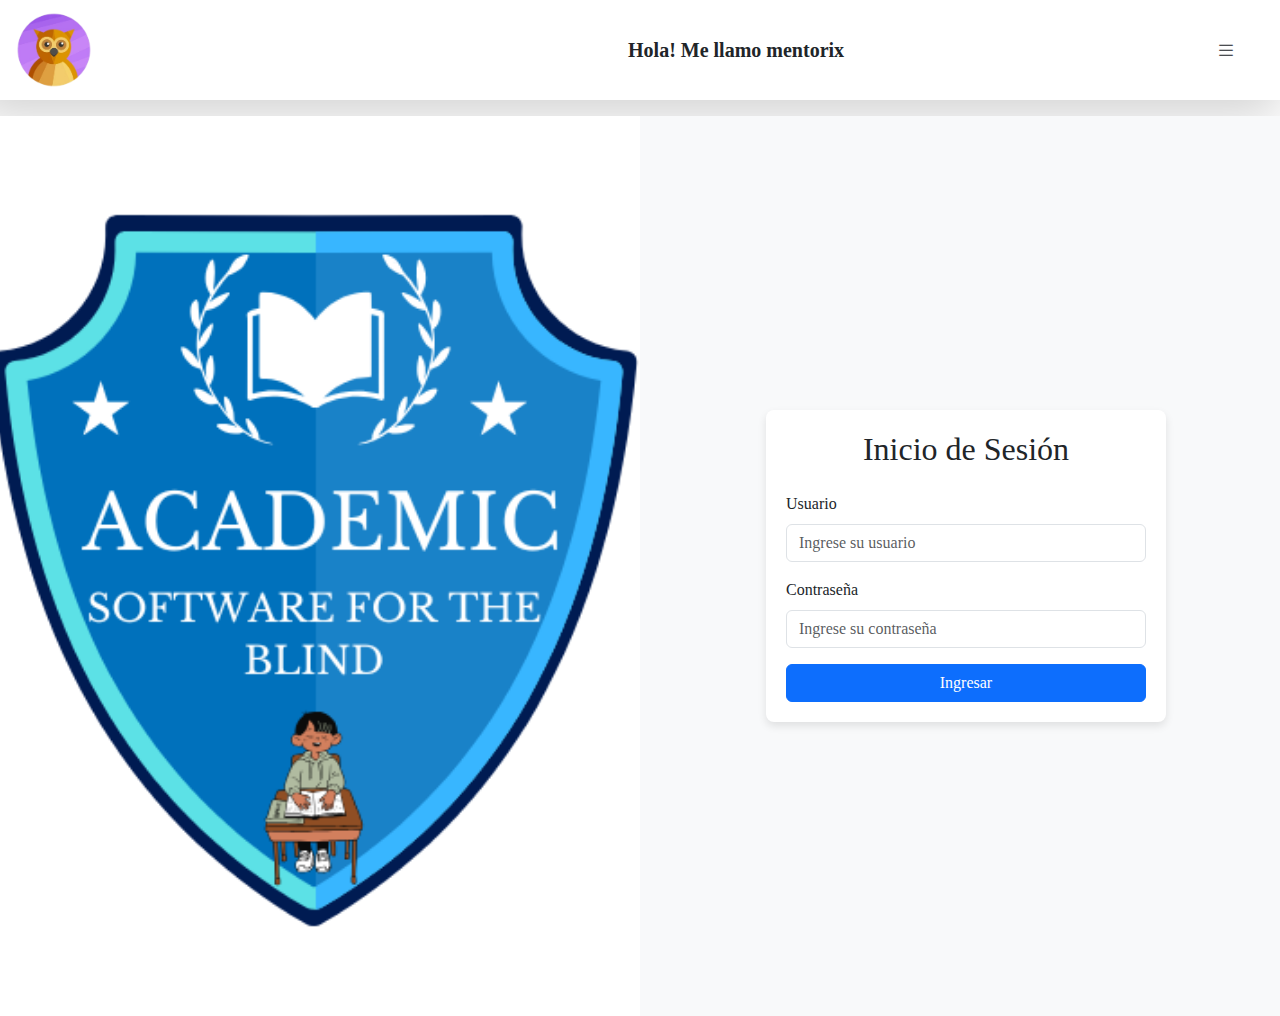
==== index.html @ 83423de9 "Se elimina carpeta Views" ====
<!DOCTYPE html>
<html lang="en">
<head>
    <meta charset="UTF-8">
    <meta name="viewport" content="width=device-width, initial-scale=1.0">
    <link href="https://cdn.jsdelivr.net/npm/bootstrap@5.3.3/dist/css/bootstrap.min.css" rel="stylesheet" integrity="sha384-QWTKZyjpPEjISv5WaRU9OFeRpok6YctnYmDr5pNlyT2bRjXh0JMhjY6hW+ALEwIH" crossorigin="anonymous">
    <link rel="stylesheet" href="https://cdn.jsdelivr.net/npm/bootstrap-icons@1.11.3/font/bootstrap-icons.min.css">
    <link rel="stylesheet" href="src/css/index.css">
    <link href="src/css/general.css" rel="stylesheet" />
    <title>Inicio Sesión</title>
</head>
<body>
    <div class="container-fluid p-0 m-0">
        <div class="row">
            <!--Inicio Nav-->
            <nav class="row shadow-lg p-0">
                <div class="col-11 col-xs-11 col-sm-11 col-md-11 col-lg-11 col-xl-11 col-xxl-3 d-flex flex-row align-items-center justify-content-between">
                    <div class="ms-3 col-3">
                        <img src="src/img/mentorix.webp" height="100"/>
                    </div>
                    <div class="col-9 text-center">
                        <label class="fw-bold fs-5">Hola! Me llamo mentorix</label>
                    </div>
                </div>
                <div class="col-3 offset-6 nav__contenedor-menu p-0 d-none d-xs-none d-sm-none d-md-none d-lg-none d-xl-none d-xxl-block">
                    <ul class="list-unstyled d-flex align-items-center justify-content-between h-100">
                        <li class="p-3 h-100 d-flex align-items-center justify-content-center text-center" role="button">
                            <span>Instituciones y sedes</span>
                        </li>
                        <li class="p-3 h-100 d-flex align-items-center justify-content-center text-center" role="button">
                            <span>Servicios</span>
                        </li>
                        <li class="p-3 h-100 d-flex align-items-center justify-content-center text-center" role="button">
                            <span>Acerca de la academia</span>
                        </li>
                    </ul>
                </div>
                <div class="col-1 col-xs-1 col-sm-1 col-md-1 col-lg-1 col-xl-1 d-xs-block d-sm-block d-md-block d-lg-block d-xl-block d-xxl-none">
                    <div class="w-100 h-100 d-flex align-items-center justify-content-center">
                        <span role="button" data-bs-toggle="offcanvas" data-bs-target="#offcanvasRight" aria-controls="offcanvasRight">
                            <i class="bi bi-list fs-5"></i>
                        </span>
                    </div>
                </div>
            </nav>
            <div class="row p-0 offcanvas offcanvas-end" tabindex="-1" id="offcanvasRight" aria-labelledby="offcanvasRightLabel">
                <div class="offcanvas-header flex-column">
                    <h5 class="offcanvas-title" id="offcanvasRightLabel">Menu</h5>
                    <span>Usuario estudiante - Nombre</span>
                    <button type="button" class="btn-close" data-bs-dismiss="offcanvas" aria-label="Close"></button>
                  </div>
                <div class="col-12 offcanvas-body">
                    <ul class="list-unstyled d-flex flex-column align-items-center">
                        <li class="p-3 d-flex align-items-center justify-content-center text-center" role="button">
                            <span>Instituciones y sedes</span>
                        </li>
                        <li class="p-3 d-flex align-items-center justify-content-center text-center" role="button">
                            <span>Servicios</span>
                        </li>
                        <li class="p-3 d-flex align-items-center justify-content-center text-center" role="button">
                            <span>Acerca de la academia</span>
                        </li>
                    </ul>
                </div>
            </div>
            <div class="row mt-3">
                <div class="col-2 offset-10 text-center d-none d-xs-none d-sm-none d-md-none d-lg-none d-xl-none d-xxl-block">
                    <span>Usuario estudiante - Nombre</span>
                </div>
            </div>
            <!--Fin Nav-->
            <!-- Panel Izquierdo -->
            <div class="col-lg-6 left-panel d-none d-lg-block"></div>
            <!-- Panel Derecho -->
            <div class="col-lg-6 right-panel">
                <div class="login-box">
                    <h2 class="text-center mb-4">Inicio de Sesión</h2>
                    <form>
                        <div class="mb-3">
                            <label for="username" class="form-label">Usuario</label>
                            <input type="text" class="form-control" id="username" placeholder="Ingrese su usuario" required>
                        </div>
                        <div class="mb-3">
                            <label for="password" class="form-label">Contraseña</label>
                            <input type="password" class="form-control" id="password" placeholder="Ingrese su contraseña" required>
                        </div>
                        <button type="submit" class="btn btn-primary w-100">Ingresar</button>
                    </form>
                </div>
            </div>
        </div>
    </div>
    <script src="https://cdn.jsdelivr.net/npm/bootstrap@5.3.0/dist/js/bootstrap.bundle.min.js"></script>
</body>
</html>
---- src/css/index.css ----
.left-panel {
    background: url('../img/logo_web.png') no-repeat center center;
    background-size: cover;
    min-height: 100vh;
}

.right-panel {
    display: flex;
    align-items: center;
    justify-content: center;
    padding: 20px;
    background-color: #f8f9fa;
}

.login-box {
    width: 100%;
    max-width: 400px;
    padding: 20px;
    background: #fff;
    border-radius: 8px;
    box-shadow: 0 4px 8px rgba(0, 0, 0, 0.1);
}
---- src/css/general.css ----
* {
    font-family: Georgia, 'Times New Roman', Times, serif;
}

.nav__contenedor-menu > ul > li:hover {
    background-color: rgb(241, 241, 241);
}
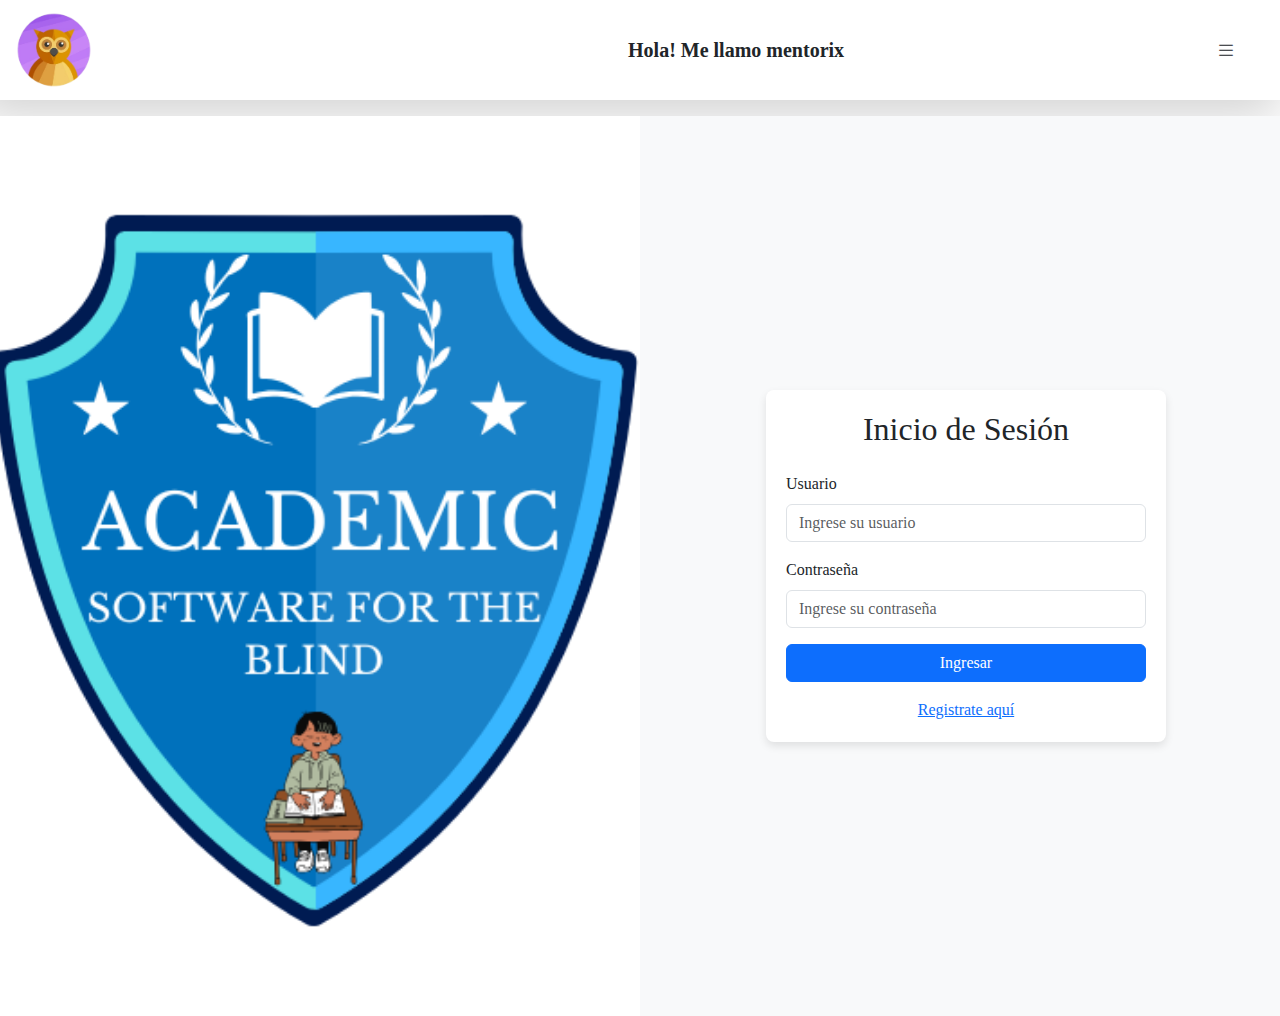
==== commit 31376d9f: "fix: Se arregla redireccion" ====
--- a/index.html
+++ b/index.html
@@ -75,7 +75,7 @@
             <div class="col-lg-6 right-panel">
                 <div class="login-box">
                     <h2 class="text-center mb-4">Inicio de Sesión</h2>
-                    <form>
+                    <form method="post" action="inicio.html">
                         <div class="mb-3">
                             <label for="username" class="form-label">Usuario</label>
                             <input type="text" class="form-control" id="username" placeholder="Ingrese su usuario" required>
@@ -85,6 +85,10 @@
                             <input type="password" class="form-control" id="password" placeholder="Ingrese su contraseña" required>
                         </div>
                         <button type="submit" class="btn btn-primary w-100">Ingresar</button>
+                        <div class="w-100 d-flex justify-content-center mt-3">
+                            <a href="registro.html">Registrate aquí</a>
+
+                        </div>
                     </form>
                 </div>
             </div>
